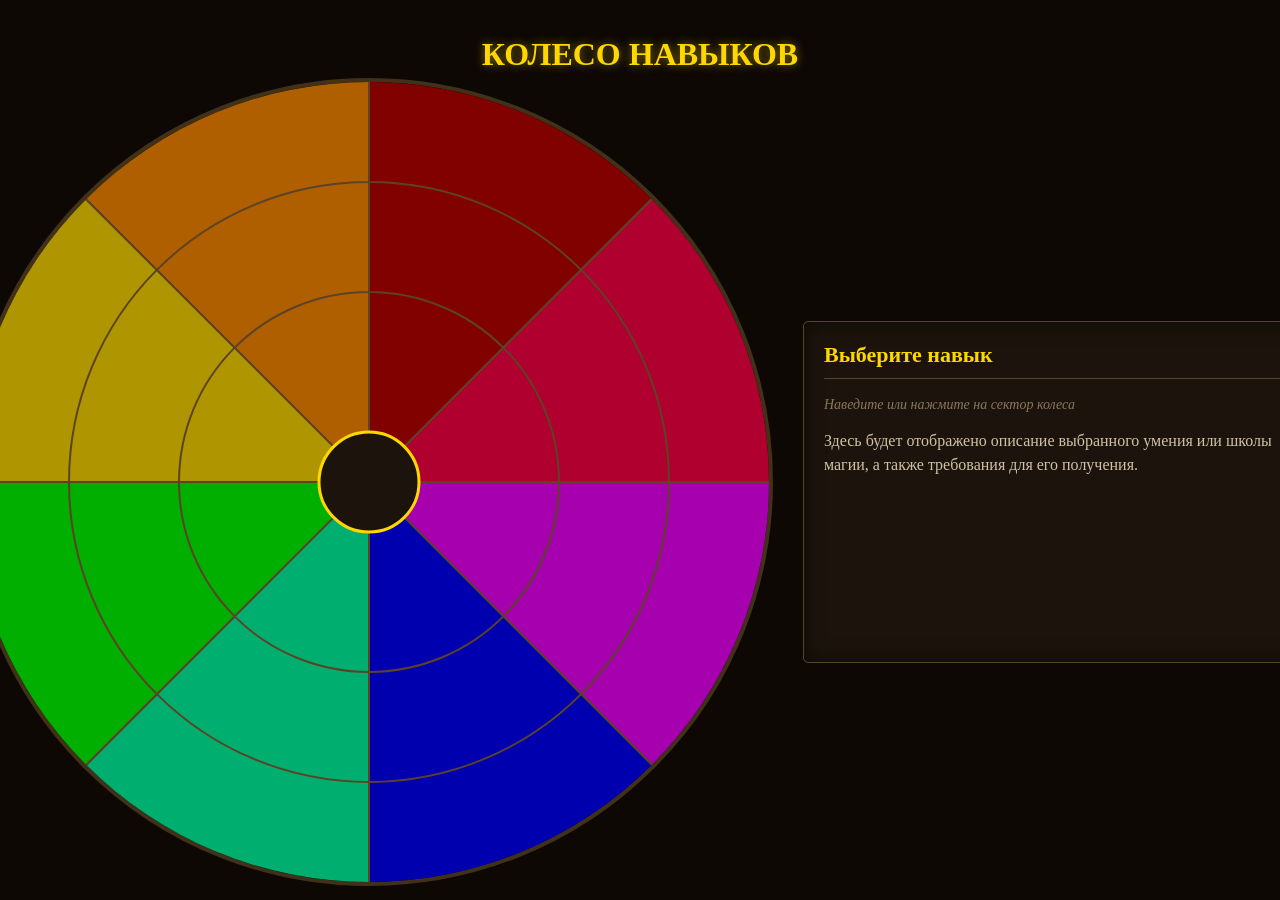
==== index.html @ 8ca187c1 "Add files via upload" ====
<!DOCTYPE html>
<html lang="ru">
<head>
    <meta charset="UTF-8">
    <meta name="viewport" content="width=device-width, initial-scale=1.0">
    <title>Колесо Навыков — Heroes 5 Style</title>
    <link rel="stylesheet" href="style.css">
</head>
<body>

    <h1>КОЛЕСО НАВЫКОВ</h1>
    <!-- <p style="color: #8a775d; margin-top: 0;">Нажимайте на сектора, чтобы изучать навыки</p> -->

   <div class="main">
        <canvas id="skillWheel" width="800" height="800"></canvas>

        <div class="info-panel">
            <h2 id="infoTitle" class="info-title">Выберите навык</h2>
            <div id="infoType" class="info-type">Наведите или нажмите на сектор колеса</div>
            <p id="infoDesc" class="info-desc">Здесь будет отображено описание выбранного умения или школы магии, а также требования для его получения.</p>
        </div>
    </div>
<script src="script.js"></script>
</body>
</html>
---- style.css ----
body {
    margin: 0;
    background: #0d0804;
    color: #e4d5b7;
    font-family: 'Georgia', serif;
    display: flex;
    flex-direction: column;
    align-items: center;
    justify-content: center;
    min-height: 100vh;
}

h1 {
    color: #ffd700;
    text-shadow: 0 0 10px rgba(255, 215, 0, 0.5);
    margin-bottom: 5px;
}
/* 
.container {
    position: relative;
    display: flex;
    gap: 30px;
    align-items: center;
    background: rgba(20, 15, 10, 0.8);
    padding: 20px;
    border: 2px solid #5c4326;
    border-radius: 10px; 
    box-shadow: 0 0 30px rgba(0,0,0,0.8);
} */

.main {
    display: flex;
    gap: 30px;
    align-items: center;
}

canvas {
    background: radial-gradient(circle, #2a1d10 0%, #0d0804 70%);
    border-radius: 50%;
    border: 4px solid #423119;
    cursor: pointer;
}

.info-panel {
    margin-top: 20px;
    width: 470px;
    height: 300px;
    border: 1px solid #5c4326;
    background: #1c140c;
    padding: 20px;
    border-radius: 5px;
    box-shadow: inset 0 0 20px rgba(0,0,0,0.6);
}

.info-title {
    color: #ffd700;
    font-size: 22px;
    margin-top: 0;
    border-bottom: 1px solid #5c4326;
    padding-bottom: 10px;
}

.info-type {
    color: #8a775d;
    font-style: italic;
    font-size: 14px;
    margin-bottom: 15px;
}

.info-desc {
    line-height: 1.5;
    color: #d1c2a5;
}
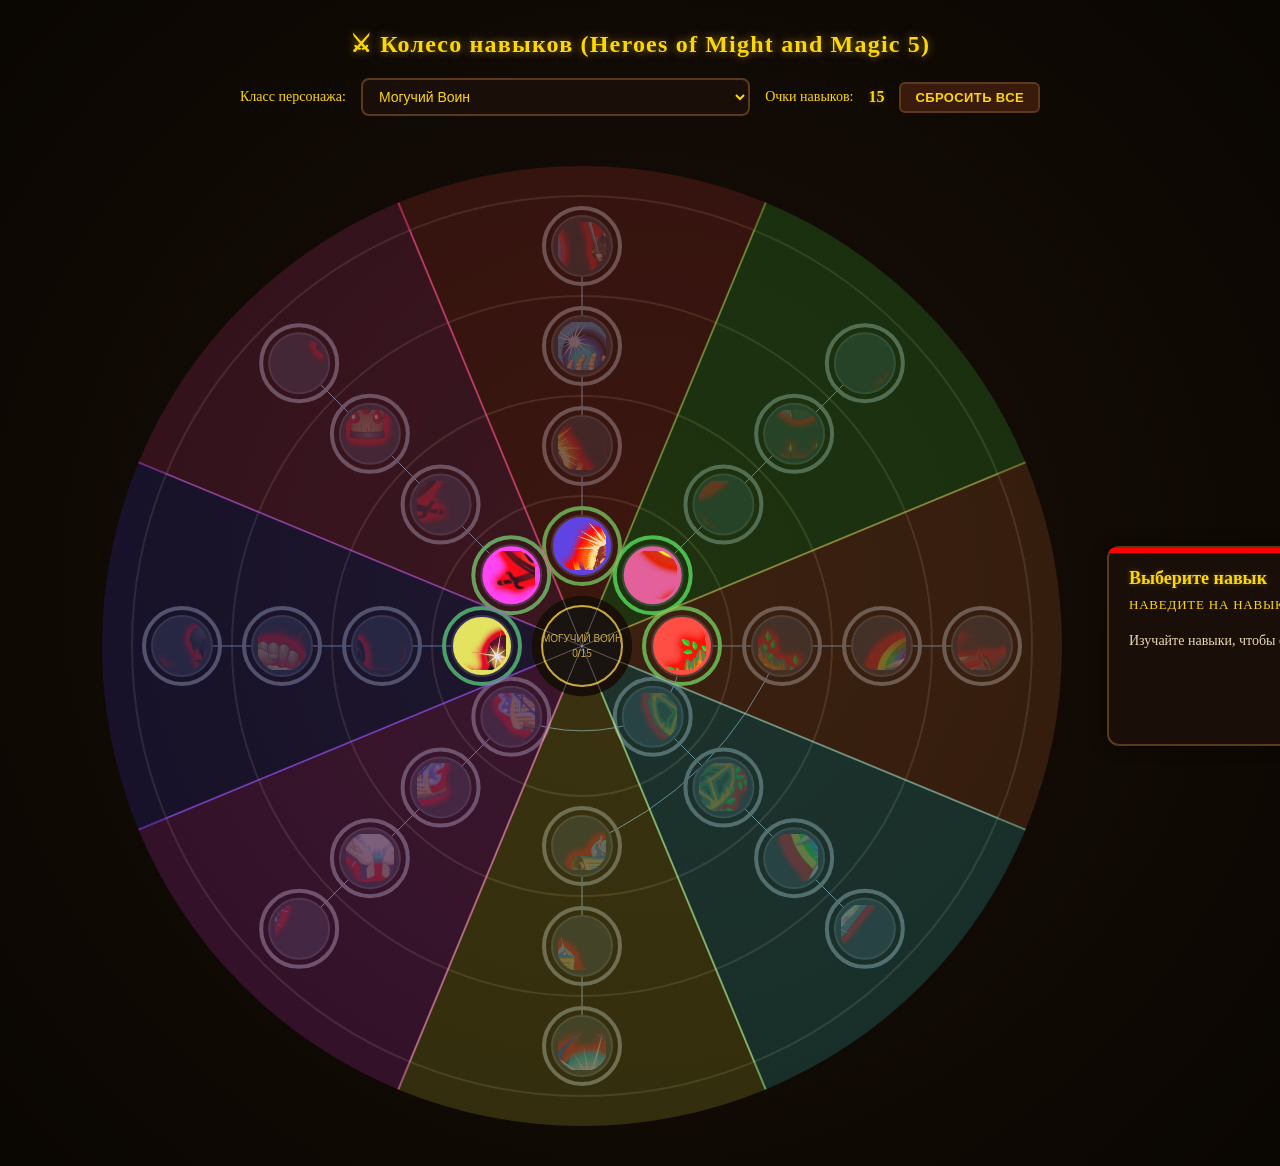
==== commit 6d74e5da: "Add files via upload" ====
--- a/index.html
+++ b/index.html
@@ -1,25 +1,36 @@
-<!DOCTYPE html>
-<html lang="ru">
-<head>
-    <meta charset="UTF-8">
-    <meta name="viewport" content="width=device-width, initial-scale=1.0">
-    <title>Колесо Навыков — Heroes 5 Style</title>
-    <link rel="stylesheet" href="style.css">
-</head>
-<body>
-
-    <h1>КОЛЕСО НАВЫКОВ</h1>
-    <!-- <p style="color: #8a775d; margin-top: 0;">Нажимайте на сектора, чтобы изучать навыки</p> -->
-
-   <div class="main">
-        <canvas id="skillWheel" width="800" height="800"></canvas>
-
-        <div class="info-panel">
-            <h2 id="infoTitle" class="info-title">Выберите навык</h2>
-            <div id="infoType" class="info-type">Наведите или нажмите на сектор колеса</div>
-            <p id="infoDesc" class="info-desc">Здесь будет отображено описание выбранного умения или школы магии, а также требования для его получения.</p>
-        </div>
-    </div>
-<script src="script.js"></script>
-</body>
-</html>
+<!DOCTYPE html>
+<html lang="ru">
+<head>
+    <meta charset="UTF-8">
+    <meta name="viewport" content="width=device-width, initial-scale=1.0">
+    <title>Колесо навыков HOMM5</title>
+    <link rel="stylesheet" href="style.css">
+</head>
+<body>
+
+    <h1>⚔ Колесо навыков (Heroes of Might and Magic 5)</h1>
+
+    <div id="selector-row">
+      <label for="selector">Класс персонажа:</label>
+      <select id="selector"></select>
+      <div id="points-row">
+        <span>Очки навыков:</span>
+        <span id="points-val">15</span>
+        <button id="reset-btn" onclick="resetSkills()">Сбросить все</button>
+      </div>
+    </div>
+    <div id="wheel-area">
+         <!-- <div id="canvas-wrap"> -->
+           <canvas id="skillWheel" width="1000" height="1000"></canvas>
+          <!-- </div> -->
+          <div id="info-panel">
+            <div id="infoTitle">Выберите навык</div>
+              <div id="infoType">Наведите на навык для подробностей</div>
+                <div id="infoDesc">Изучайте навыки, чтобы открывать новые возможности. Навыки имеют зависимости - сначала нужно изучить базовые навыки, чтобы разблокировать продвинутые.</div>
+          </div>
+    </div>
+
+    <script src="data/homm5_skills.js"></script>
+    <script src="script.js"></script>
+</body>
+</html>
--- a/style.css
+++ b/style.css
@@ -1,73 +1,279 @@
+* {
+  box-sizing: border-box;
+  margin: 0;
+  padding: 0;
+}
+
 body {
-    margin: 0;
-    background: #0d0804;
-    color: #e4d5b7;
-    font-family: 'Georgia', serif;
-    display: flex;
+  background: #0a0602;
+  font-family: 'Georgia', serif;
+  display: flex;
+  flex-direction: column;
+  align-items: center;
+  gap: 20px;
+  padding: 20px;
+  min-height: 100vh;
+  color: #e8d9b0;
+  background-image: radial-gradient(circle at center, #1a1008 0%, #0a0602 100%);
+}
+
+h1 {
+  font-size: 24px;
+  font-weight: 600;
+  color: #ffd700;
+  margin-top: 10px;
+  text-shadow: 0 0 8px rgba(255, 215, 0, 0.5);
+  letter-spacing: 0.05em;
+}
+
+#selector-row {
+  display: flex;
+  align-items: center;
+  gap: 15px;
+  width: 100%;
+  max-width: 800px;
+  margin-bottom: 10px;
+}
+
+#selector-row label {
+  font-size: 14px;
+  color: #ffd700;
+  white-space: nowrap;
+  font-weight: 500;
+}
+
+#selector {
+  flex: 1;
+  background: #1a0f08;
+  border: 2px solid #5a3a1a;
+  color: #ffd700;
+  padding: 8px 12px;
+  border-radius: 8px;
+  font-size: 14px;
+  font-weight: 500;
+}
+
+#selector:focus {
+  outline: none;
+  border-color: #ffd700;
+  box-shadow: 0 0 5px rgba(255, 215, 0, 0.5);
+}
+
+#wheel-area {
+  display: flex;
+  gap: 25px;
+  align-items: flex-start;
+  width: 90%;
+  max-width: 1200px;
+}
+
+#canvas-wrap {
+  margin: auto;
+  position: relative;
+  flex-shrink: 0;
+  border: 3px solid #3a2a15;
+  border-radius: 15px;
+  background: #1a0f08;
+  padding: 15px;
+  box-shadow: 0 0 20px rgba(0, 0, 0, 0.7);
+}
+
+#canvas-wrap canvas {
+  border-radius: 10px;
+  background: linear-gradient(135deg, #0a0602 0%, #1a1008 100%);
+}
+
+#info-panel {
+  margin: auto;
+  flex: 1;
+  min-width: 450px;
+  background: #1a0f08;
+  border: 2px solid #5a3a1a;
+  border-radius: 12px;
+  padding: 20px;
+  min-height: 200px;
+  box-shadow: 0 0 15px rgba(0, 0, 0, 0.5);
+  position: relative;
+}
+
+#info-panel::before {
+  content: '';
+  position: absolute;
+  top: 0;
+  left: 0;
+  right: 0;
+  height: 5px;
+  background: red;
+  border-radius: 10px 10px 0 0;
+}
+
+#infoTitle {
+  font-size: 18px;
+  font-weight: 600;
+  color: #ffd700;
+  margin-bottom: 8px;
+  text-shadow: 0 0 5px rgba(255, 215, 0, 0.3);
+}
+
+#infoType {
+  font-size: 13px;
+  color: #ffd700;
+  margin-bottom: 15px;
+  text-transform: uppercase;
+  letter-spacing: 0.06em;
+  font-weight: 500;
+}
+
+#infoDesc {
+  font-size: 14px;
+  color: #e8d9b0;
+  line-height: 1.8;
+  white-space: pre-line;
+}
+
+#infoDesc strong {
+  color: #ffd700;
+  font-weight: 600;
+}
+
+#infoDesc em {
+  color: #4CAF50;
+  font-style: italic;
+}
+
+#points-row {
+  display: flex;
+  gap: 15px;
+  align-items: center;
+  font-size: 14px;
+  color: #ffd700;
+  font-weight: 500;
+}
+
+#points-val {
+  font-weight: 700;
+  font-size: 16px;
+  color: #ffd700;
+  text-shadow: 0 0 5px rgba(255, 215, 0, 0.3);
+}
+
+#reset-btn {
+  font-size: 13px;
+  padding: 6px 14px;
+  background: #3a1a0a;
+  border: 2px solid #5a3a1a;
+  color: #ffd700;
+  border-radius: 6px;
+  cursor: pointer;
+  font-weight: 600;
+  transition: all 0.2s ease;
+  text-transform: uppercase;
+  letter-spacing: 0.03em;
+}
+
+#reset-btn:hover {
+  background: #5a2a0a;
+  border-color: #ffd700;
+  box-shadow: 0 0 10px rgba(255, 215, 0, 0.3);
+}
+
+#reset-btn:active {
+  transform: translateY(1px);
+}
+
+/* Legend styles */
+.legend {
+  display: flex;
+  flex-wrap: wrap;
+  gap: 8px 16px;
+  max-width: 800px;
+  width: 100%;
+  margin-top: 20px;
+  justify-content: center;
+}
+
+.leg-item {
+  display: flex;
+  align-items: center;
+  gap: 8px;
+  font-size: 13px;
+  color: #e8d9b0;
+}
+
+.leg-dot {
+  width: 12px;
+  height: 12px;
+  border-radius: 50%;
+  flex-shrink: 0;
+  box-shadow: 0 0 5px rgba(0, 0, 0, 0.5);
+}
+
+/* Responsive design */
+@media (max-width: 1024px) {
+  #wheel-area {
     flex-direction: column;
     align-items: center;
-    justify-content: center;
-    min-height: 100vh;
-}
-
-h1 {
-    color: #ffd700;
-    text-shadow: 0 0 10px rgba(255, 215, 0, 0.5);
-    margin-bottom: 5px;
-}
-/* 
-.container {
-    position: relative;
-    display: flex;
-    gap: 30px;
-    align-items: center;
-    background: rgba(20, 15, 10, 0.8);
-    padding: 20px;
-    border: 2px solid #5c4326;
-    border-radius: 10px; 
-    box-shadow: 0 0 30px rgba(0,0,0,0.8);
-} */
-
-.main {
-    display: flex;
-    gap: 30px;
-    align-items: center;
-}
-
-canvas {
-    background: radial-gradient(circle, #2a1d10 0%, #0d0804 70%);
-    border-radius: 50%;
-    border: 4px solid #423119;
-    cursor: pointer;
-}
-
-.info-panel {
-    margin-top: 20px;
-    width: 470px;
-    height: 300px;
-    border: 1px solid #5c4326;
-    background: #1c140c;
-    padding: 20px;
-    border-radius: 5px;
-    box-shadow: inset 0 0 20px rgba(0,0,0,0.6);
-}
-
-.info-title {
-    color: #ffd700;
-    font-size: 22px;
-    margin-top: 0;
-    border-bottom: 1px solid #5c4326;
-    padding-bottom: 10px;
-}
-
-.info-type {
-    color: #8a775d;
-    font-style: italic;
-    font-size: 14px;
-    margin-bottom: 15px;
-}
-
-.info-desc {
-    line-height: 1.5;
-    color: #d1c2a5;
+  }
+
+  #info-panel {
+    min-width: 100%;
+    max-width: 100%;
+  }
+
+  #canvas-wrap {
+    width: 100%;
+    max-width: 600px;
+  }
+}
+
+@media (max-width: 768px) {
+  body {
+    padding: 10px;
+  }
+
+  h1 {
+    font-size: 20px;
+  }
+
+  #selector-row {
+    flex-direction: column;
+    align-items: flex-start;
+    gap: 10px;
+  }
+
+  #selector {
+    width: 100%;
+  }
+
+  #info-panel {
+    min-width: 100%;
+    padding: 15px;
+  }
+}
+
+/* Animation for skill learning */
+@keyframes pulseAvailable {
+  0% { transform: scale(1); }
+  50% { transform: scale(1.05); }
+  100% { transform: scale(1); }
+}
+
+.available-skill {
+  animation: pulseAvailable 2s infinite;
+}
+
+/* Tooltip styles */
+.tooltip {
+  position: absolute;
+  background: rgba(30, 20, 10, 0.95);
+  border: 1px solid #5a3a1a;
+  border-radius: 6px;
+  padding: 8px 12px;
+  color: #ffd700;
+  font-size: 12px;
+  pointer-events: none;
+  z-index: 1000;
+  box-shadow: 0 2px 10px rgba(0, 0, 0, 0.5);
+  max-width: 300px;
+  line-height: 1.5;
 }
